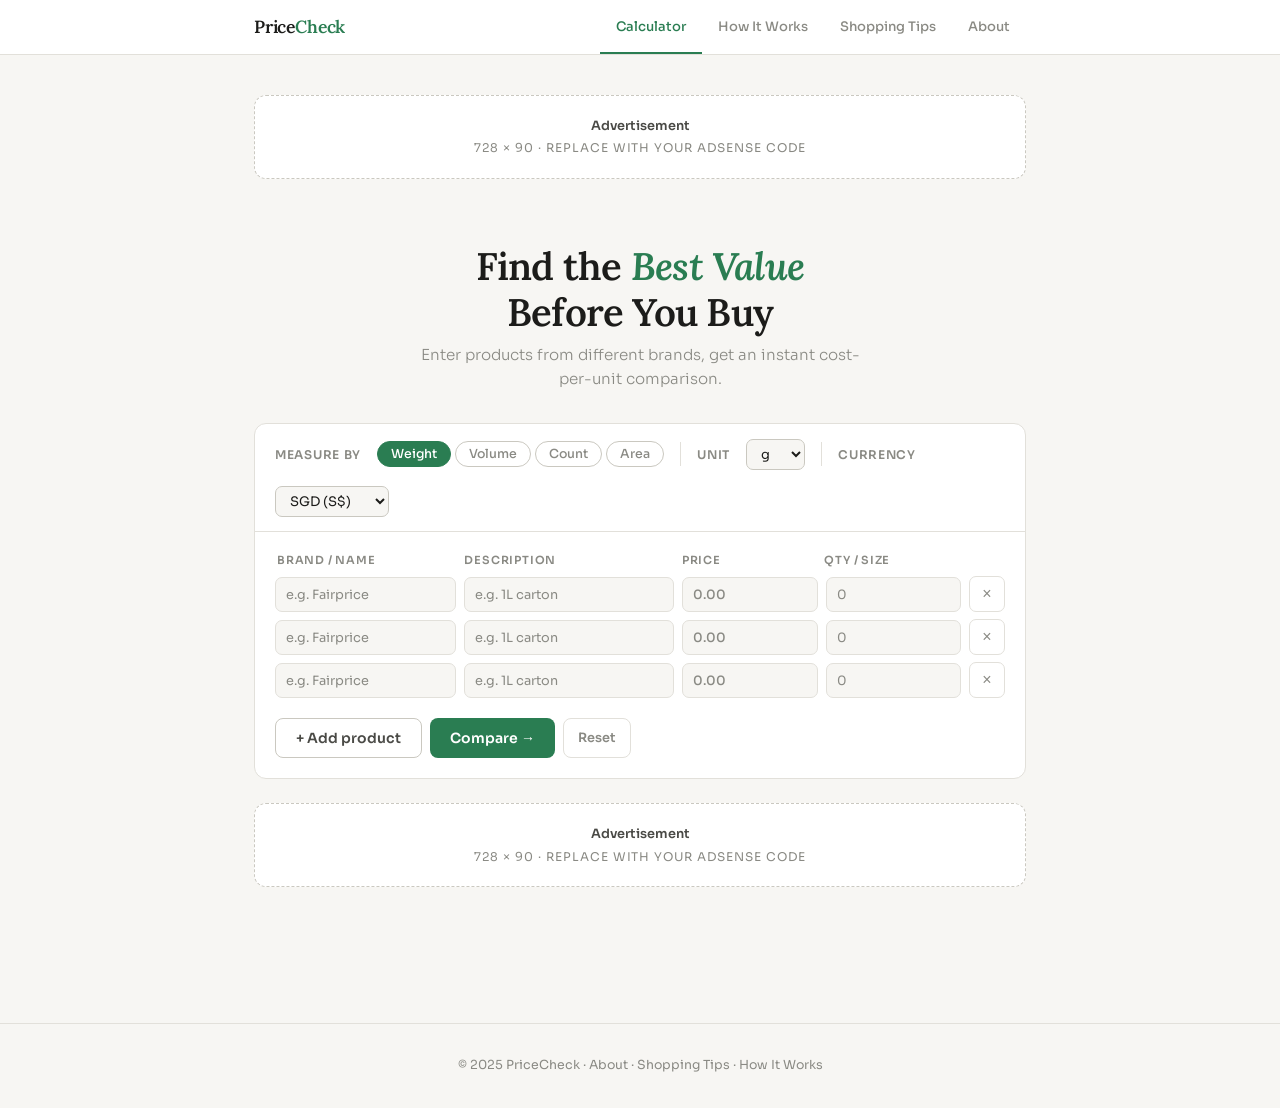
==== index.html @ 89117734 "Add files via upload" ====
<!DOCTYPE html>
<html lang="en">
<head>
<meta charset="UTF-8">
<meta name="viewport" content="width=device-width, initial-scale=1.0">
<title>Price Per Unit Calculator — PriceCheck</title>
<meta name="description" content="Compare price per unit across different brands and pack sizes. Find the best value instantly — free tool.">
<link rel="stylesheet" href="style.css">
<style>
/* ── HERO (calculator page only) ── */
.hero {
  text-align: center;
  padding: 2.5rem 0 2rem;
}
.hero h1 {
  font-family: 'Lora', serif;
  font-size: clamp(1.7rem, 4vw, 2.4rem);
  font-weight: 600;
  letter-spacing: -0.02em;
  color: var(--ink);
  margin-bottom: 0.5rem;
  line-height: 1.2;
}
.hero h1 em { font-style: italic; color: var(--green); }
.hero p { color: var(--ink-3); font-size: 0.95rem; max-width: 440px; margin: 0 auto; font-weight: 300; }

/* ── CALCULATOR ── */
.calc-card {
  background: var(--surface);
  border: 1px solid var(--border);
  border-radius: var(--r);
  overflow: hidden;
}

.calc-toolbar {
  display: flex;
  align-items: center;
  gap: 1rem;
  padding: 0.9rem 1.25rem;
  border-bottom: 1px solid var(--border);
  flex-wrap: wrap;
}
.toolbar-label { font-size: 0.75rem; font-weight: 600; color: var(--ink-3); letter-spacing: 0.06em; text-transform: uppercase; white-space: nowrap; }

.pill-group { display: flex; gap: 4px; }
.pill {
  background: none;
  border: 1px solid var(--border-2);
  border-radius: 20px;
  padding: 4px 13px;
  font-family: 'Sora', sans-serif;
  font-size: 0.78rem;
  font-weight: 500;
  color: var(--ink-3);
  cursor: pointer;
  transition: all 0.15s;
}
.pill:hover { border-color: var(--green); color: var(--green); }
.pill.active { background: var(--green); border-color: var(--green); color: white; }

.toolbar-sep { width: 1px; height: 24px; background: var(--border); flex-shrink: 0; }

.select-inline {
  border: 1px solid var(--border-2);
  border-radius: 7px;
  padding: 5px 10px;
  font-family: 'Sora', sans-serif;
  font-size: 0.82rem;
  color: var(--ink);
  background: var(--bg);
  outline: none;
  cursor: pointer;
}
.select-inline:focus { border-color: var(--green); }

.calc-body { padding: 1.25rem; }

/* Entries header */
.entries-head {
  display: grid;
  grid-template-columns: 1.2fr 1.4fr 0.9fr 0.9fr 36px;
  gap: 8px;
  padding: 0 2px;
  margin-bottom: 6px;
}
.entries-head span {
  font-size: 0.7rem;
  font-weight: 600;
  letter-spacing: 0.07em;
  text-transform: uppercase;
  color: var(--ink-3);
}

/* Product rows */
.entries-list { display: flex; flex-direction: column; gap: 7px; margin-bottom: 1rem; }
.entry-row {
  display: grid;
  grid-template-columns: 1.2fr 1.4fr 0.9fr 0.9fr 36px;
  gap: 8px;
  align-items: center;
}
.e-input {
  border: 1px solid var(--border);
  border-radius: 7px;
  padding: 8px 10px;
  font-family: 'Sora', sans-serif;
  font-size: 0.85rem;
  color: var(--ink);
  background: var(--bg);
  outline: none;
  width: 100%;
  transition: border-color 0.15s, background 0.15s;
}
.e-input:focus { border-color: var(--green); background: white; }
.e-input::placeholder { color: var(--ink-3); font-size: 0.8rem; }
.e-input.price-col { font-weight: 500; }

.rm-btn {
  background: none;
  border: 1px solid var(--border);
  border-radius: 7px;
  width: 36px;
  height: 36px;
  display: flex;
  align-items: center;
  justify-content: center;
  cursor: pointer;
  color: var(--ink-3);
  font-size: 1rem;
  line-height: 1;
  transition: all 0.15s;
  flex-shrink: 0;
}
.rm-btn:hover { background: var(--red-light); border-color: var(--red); color: var(--red); }

.action-row { display: flex; gap: 8px; flex-wrap: wrap; padding-top: 0.25rem; }

/* ── RESULTS ── */
.results-wrap { display: none; border-top: 1px solid var(--border); margin-top: 1.25rem; padding-top: 1.25rem; }
.results-wrap.show { display: block; }

.results-meta {
  display: flex;
  align-items: center;
  justify-content: space-between;
  margin-bottom: 0.75rem;
  flex-wrap: wrap;
  gap: 0.5rem;
}
.results-title { font-weight: 600; font-size: 0.9rem; }

.results-table { width: 100%; border-collapse: collapse; font-size: 0.85rem; }
.results-table thead tr { border-bottom: 2px solid var(--ink); }
.results-table thead th {
  padding: 8px 10px;
  text-align: left;
  font-size: 0.72rem;
  font-weight: 600;
  letter-spacing: 0.06em;
  text-transform: uppercase;
  color: var(--ink-2);
  white-space: nowrap;
}
.results-table thead th:last-child { text-align: right; }
.results-table tbody tr { border-bottom: 1px solid var(--border); transition: background 0.12s; }
.results-table tbody tr:hover { background: var(--bg); }
.results-table tbody td { padding: 10px 10px; vertical-align: middle; }
.results-table tbody td:last-child { text-align: right; }

.medal { display: inline-flex; align-items: center; justify-content: center; width: 22px; height: 22px; border-radius: 50%; font-size: 0.7rem; font-weight: 700; }
.m1 { background: #ffd700; color: #6b4f00; }
.m2 { background: #c0c0c0; color: #3a3a3a; }
.m3 { background: #cd7f32; color: #2a0e00; }
.mn { background: var(--bg); color: var(--ink-3); border: 1px solid var(--border); }

.brand-cell strong { display: block; font-weight: 600; }
.brand-cell small { font-size: 0.75rem; color: var(--ink-3); }

.tag {
  display: inline-block;
  font-size: 0.68rem;
  font-weight: 600;
  padding: 2px 7px;
  border-radius: 4px;
  margin-top: 3px;
}
.tag-best { background: var(--green-light); color: var(--green-dark); }
.tag-worst { background: var(--red-light); color: var(--red); }

.ppu-val { font-weight: 700; font-size: 0.95rem; }
.vs-val { font-size: 0.78rem; color: var(--ink-3); }

.bar-track { width: 72px; height: 5px; background: var(--border); border-radius: 3px; overflow: hidden; display: inline-block; }
.bar-fill { height: 100%; border-radius: 3px; }
.bar-green { background: var(--green); }
.bar-red { background: var(--red); }

.best-tr { background: var(--green-light) !important; }
.worst-tr { background: var(--red-light) !important; }

.verdict {
  margin-top: 1rem;
  background: var(--green-light);
  border-left: 3px solid var(--green);
  border-radius: 0 8px 8px 0;
  padding: 0.875rem 1rem;
  font-size: 0.875rem;
  line-height: 1.6;
  color: var(--ink-2);
}
.verdict strong { color: var(--green-dark); }

@media (max-width: 560px) {
  .entries-head, .entry-row {
    grid-template-columns: 1fr 1fr 36px;
  }
  .entries-head span:nth-child(2),
  .entry-row .e-col:nth-child(2) { display: none; }
  .calc-toolbar { gap: 0.6rem; }
}
</style>
</head>
<body>

<nav>
  <div class="nav-inner">
    <a href="index.html" class="nav-logo">Price<span>Check</span></a>
    <ul class="nav-links">
      <li><a href="index.html" class="active">Calculator</a></li>
      <li><a href="how-it-works.html">How It Works</a></li>
      <li><a href="tips.html">Shopping Tips</a></li>
      <li><a href="about.html">About</a></li>
    </ul>
  </div>
</nav>

<div class="page">

  <!-- Top Ad -->
  <div class="ad-slot"><b>Advertisement</b>728 × 90 · Replace with your AdSense code</div>

  <!-- Hero -->
  <div class="hero">
    <h1>Find the <em>Best Value</em><br>Before You Buy</h1>
    <p>Enter products from different brands, get an instant cost-per-unit comparison.</p>
  </div>

  <!-- Calculator Card -->
  <div class="calc-card">

    <!-- Toolbar -->
    <div class="calc-toolbar">
      <span class="toolbar-label">Measure by</span>
      <div class="pill-group" id="pill-group">
        <button class="pill active" onclick="setMode('weight', this)">Weight</button>
        <button class="pill" onclick="setMode('volume', this)">Volume</button>
        <button class="pill" onclick="setMode('count', this)">Count</button>
        <button class="pill" onclick="setMode('area', this)">Area</button>
      </div>
      <div class="toolbar-sep"></div>
      <span class="toolbar-label">Unit</span>
      <select class="select-inline" id="unit-sel"></select>
      <div class="toolbar-sep"></div>
      <span class="toolbar-label">Currency</span>
      <select class="select-inline" id="currency-sel">
        <option value="S$">SGD (S$)</option>
        <option value="$">USD ($)</option>
        <option value="RM">MYR (RM)</option>
        <option value="A$">AUD (A$)</option>
        <option value="£">GBP (£)</option>
        <option value="€">EUR (€)</option>
        <option value="¥">JPY (¥)</option>
        <option value="HK$">HKD (HK$)</option>
      </select>
    </div>

    <!-- Body -->
    <div class="calc-body">
      <div class="entries-head">
        <span>Brand / Name</span>
        <span>Description</span>
        <span>Price</span>
        <span>Qty / Size</span>
        <span></span>
      </div>
      <div class="entries-list" id="entries-list"></div>
      <div class="action-row">
        <button class="btn btn-ghost" onclick="addRow()">+ Add product</button>
        <button class="btn btn-primary" onclick="calculate()">Compare →</button>
        <button class="btn btn-danger" onclick="resetAll()">Reset</button>
      </div>

      <!-- Results -->
      <div class="results-wrap" id="results-wrap">
        <div class="results-meta">
          <span class="results-title">Comparison Results</span>
          <select class="select-inline" id="sort-sel" onchange="renderResults()">
            <option value="asc">Cheapest first</option>
            <option value="desc">Priciest first</option>
            <option value="alpha">Name A–Z</option>
          </select>
        </div>
        <div style="overflow-x:auto;">
          <table class="results-table">
            <thead>
              <tr>
                <th style="width:32px;"></th>
                <th>Product</th>
                <th>Pack size</th>
                <th>Total price</th>
                <th>Price / unit</th>
                <th>Value</th>
                <th>vs Best</th>
              </tr>
            </thead>
            <tbody id="results-tbody"></tbody>
          </table>
        </div>
        <div class="verdict" id="verdict-box"></div>
      </div>

    </div>
  </div>

  <!-- Bottom Ad -->
  <div class="ad-slot" style="margin-top:1.5rem;"><b>Advertisement</b>728 × 90 · Replace with your AdSense code</div>

</div>

<footer>
  <p>© 2025 PriceCheck · <a href="about.html">About</a> · <a href="tips.html">Shopping Tips</a> · <a href="how-it-works.html">How It Works</a></p>
</footer>

<script>
const UNITS = {
  weight: ['g','kg','oz','lb'],
  volume: ['ml','L','fl oz'],
  count: ['pcs','tablets','sheets','sachets','pods','rolls','bags'],
  area: ['cm²','m²','sq ft'],
};

let mode = 'weight';
let rowId = 0;
let data = [];

function setMode(m, btn) {
  mode = m;
  document.querySelectorAll('.pill').forEach(p => p.classList.remove('active'));
  btn.classList.add('active');
  const sel = document.getElementById('unit-sel');
  sel.innerHTML = UNITS[m].map(u => `<option>${u}</option>`).join('');
}

function initUnitSel() {
  const sel = document.getElementById('unit-sel');
  sel.innerHTML = UNITS[mode].map(u => `<option>${u}</option>`).join('');
}

function addRow() {
  const id = rowId++;
  const list = document.getElementById('entries-list');
  const div = document.createElement('div');
  div.className = 'entry-row';
  div.id = `row-${id}`;
  div.innerHTML = `
    <div class="e-col"><input class="e-input" type="text" placeholder="e.g. Fairprice" id="brand-${id}"></div>
    <div class="e-col"><input class="e-input" type="text" placeholder="e.g. 1L carton" id="desc-${id}"></div>
    <div class="e-col"><input class="e-input price-col" type="number" min="0" step="0.01" placeholder="0.00" id="price-${id}"></div>
    <div class="e-col"><input class="e-input" type="number" min="0" step="0.01" placeholder="0" id="qty-${id}"></div>
    <button class="rm-btn" onclick="removeRow(${id})">×</button>
  `;
  list.appendChild(div);
}

function removeRow(id) {
  document.getElementById(`row-${id}`)?.remove();
}

function resetAll() {
  document.getElementById('entries-list').innerHTML = '';
  document.getElementById('results-wrap').classList.remove('show');
  rowId = 0;
  data = [];
  addRow(); addRow(); addRow();
}

function getUnit() { return document.getElementById('unit-sel').value; }
function getSym()  { return document.getElementById('currency-sel').value; }

function calculate() {
  data = [];
  document.querySelectorAll('.entry-row').forEach(row => {
    const id = row.id.replace('row-','');
    const brand = document.getElementById(`brand-${id}`)?.value.trim() || 'Unknown';
    const desc  = document.getElementById(`desc-${id}`)?.value.trim() || '';
    const price = parseFloat(document.getElementById(`price-${id}`)?.value);
    const qty   = parseFloat(document.getElementById(`qty-${id}`)?.value);
    if (!isNaN(price) && !isNaN(qty) && price > 0 && qty > 0) {
      data.push({ brand, desc, price, qty, ppu: price / qty });
    }
  });
  if (data.length < 2) { alert('Please enter at least 2 valid products.'); return; }
  document.getElementById('results-wrap').classList.add('show');
  renderResults();
  document.getElementById('results-wrap').scrollIntoView({ behavior: 'smooth', block: 'nearest' });
}

function renderResults() {
  const sort = document.getElementById('sort-sel').value;
  let rows = [...data];
  if (sort === 'asc')   rows.sort((a,b) => a.ppu - b.ppu);
  else if (sort==='desc') rows.sort((a,b) => b.ppu - a.ppu);
  else rows.sort((a,b) => a.brand.localeCompare(b.brand));

  const best  = Math.min(...rows.map(r => r.ppu));
  const worst = Math.max(...rows.map(r => r.ppu));
  const unit  = getUnit();
  const sym   = getSym();
  const isCheapFirst = sort === 'asc';

  const tbody = document.getElementById('results-tbody');
  tbody.innerHTML = '';

  rows.forEach((r, i) => {
    const isB = r.ppu === best;
    const isW = r.ppu === worst && rows.length > 1;
    const barW = isB ? 100 : Math.round((best / r.ppu) * 100);
    const vsB  = isB ? '—' : `+${((r.ppu - best) / best * 100).toFixed(1)}%`;
    const medalClass = isCheapFirst ? (i===0?'m1':i===1?'m2':i===2?'m3':'mn') : 'mn';
    const trClass = isB ? 'best-tr' : isW ? 'worst-tr' : '';
    const tag = isB ? '<span class="tag tag-best">✓ Best value</span>' : isW ? '<span class="tag tag-worst">↑ Priciest</span>' : '';

    const tr = document.createElement('tr');
    tr.className = trClass;
    tr.innerHTML = `
      <td><span class="medal ${medalClass}">${i+1}</span></td>
      <td class="brand-cell"><strong>${esc(r.brand)}</strong><small>${esc(r.desc)}</small>${tag}</td>
      <td>${r.qty.toLocaleString()} ${unit}</td>
      <td>${sym}${r.price.toFixed(2)}</td>
      <td class="ppu-val">${sym}${r.ppu.toFixed(4)}<span style="font-size:0.72rem;font-weight:400;color:var(--ink-3)"> /${unit}</span></td>
      <td><span class="bar-track"><span class="bar-fill ${isW&&!isB?'bar-red':'bar-green'}" style="width:${barW}%"></span></span></td>
      <td class="vs-val">${vsB}</td>
    `;
    tbody.appendChild(tr);
  });

  const sortedAsc = [...data].sort((a,b) => a.ppu - b.ppu);
  const b = sortedAsc[0], w = sortedAsc[sortedAsc.length-1];
  const saving = ((1 - b.ppu/w.ppu)*100).toFixed(1);
  document.getElementById('verdict-box').innerHTML =
    `<strong>${esc(b.brand)}</strong> is the best value at <strong>${sym}${b.ppu.toFixed(4)} per ${unit}</strong>.` +
    (data.length > 1 ? ` Choosing it over <strong>${esc(w.brand)}</strong> saves you <strong>${saving}%</strong> per ${unit}.` : '');
}

function esc(s) {
  return String(s).replace(/&/g,'&amp;').replace(/</g,'&lt;').replace(/>/g,'&gt;');
}

// Init
initUnitSel();
addRow(); addRow(); addRow();
</script>
</body>
</html>
---- style.css ----
@import url('https://fonts.googleapis.com/css2?family=Sora:wght@300;400;500;600;700&family=Lora:ital,wght@0,400;0,600;1,400&display=swap');

*, *::before, *::after { box-sizing: border-box; margin: 0; padding: 0; }

:root {
  --bg: #f7f6f3;
  --surface: #ffffff;
  --ink: #1c1c1a;
  --ink-2: #4a4a46;
  --ink-3: #8a8a84;
  --border: #e2e0da;
  --border-2: #cac8c0;
  --green: #2a7d52;
  --green-light: #eef7f2;
  --green-mid: #c2e0d0;
  --green-dark: #1a5236;
  --red: #c0392b;
  --red-light: #fdf0ed;
  --gold: #b8860b;
  --r: 12px;
}

body {
  font-family: 'Sora', sans-serif;
  background: var(--bg);
  color: var(--ink);
  min-height: 100vh;
  font-size: 15px;
  line-height: 1.6;
}

/* ── NAV ── */
nav {
  background: var(--surface);
  border-bottom: 1px solid var(--border);
  position: sticky;
  top: 0;
  z-index: 200;
}
.nav-inner {
  max-width: 820px;
  margin: 0 auto;
  padding: 0 1.5rem;
  display: flex;
  align-items: center;
  height: 54px;
  gap: 2rem;
}
.nav-logo {
  font-family: 'Lora', serif;
  font-weight: 600;
  font-size: 1.1rem;
  color: var(--ink);
  text-decoration: none;
  letter-spacing: -0.01em;
  white-space: nowrap;
}
.nav-logo span { color: var(--green); }
.nav-links {
  display: flex;
  gap: 0;
  list-style: none;
  margin-left: auto;
}
.nav-links a {
  display: block;
  padding: 0 1rem;
  height: 54px;
  line-height: 54px;
  font-size: 0.82rem;
  font-weight: 500;
  color: var(--ink-3);
  text-decoration: none;
  border-bottom: 2px solid transparent;
  transition: color 0.15s, border-color 0.15s;
  white-space: nowrap;
}
.nav-links a:hover { color: var(--ink); }
.nav-links a.active { color: var(--green); border-bottom-color: var(--green); }

/* ── PAGE WRAPPER ── */
.page {
  max-width: 820px;
  margin: 0 auto;
  padding: 2.5rem 1.5rem 4rem;
}

/* ── AD SLOTS ── */
.ad-slot {
  background: var(--surface);
  border: 1.5px dashed var(--border-2);
  border-radius: var(--r);
  padding: 1.25rem;
  text-align: center;
  color: var(--ink-3);
  font-size: 0.75rem;
  letter-spacing: 0.08em;
  text-transform: uppercase;
  margin-bottom: 1.5rem;
}
.ad-slot b { display: block; font-size: 0.8rem; color: var(--ink-2); margin-bottom: 2px; letter-spacing: 0; text-transform: none; font-weight: 600; }

/* ── BUTTONS ── */
.btn {
  display: inline-flex;
  align-items: center;
  gap: 6px;
  border: none;
  border-radius: 8px;
  padding: 10px 20px;
  font-family: 'Sora', sans-serif;
  font-size: 0.875rem;
  font-weight: 600;
  cursor: pointer;
  transition: all 0.18s;
  text-decoration: none;
}
.btn-primary { background: var(--green); color: white; }
.btn-primary:hover { background: var(--green-dark); transform: translateY(-1px); box-shadow: 0 4px 14px rgba(42,125,82,0.28); }
.btn-ghost { background: none; color: var(--ink-2); border: 1.5px solid var(--border-2); }
.btn-ghost:hover { background: var(--bg); border-color: var(--ink-3); }
.btn-danger { background: none; color: var(--ink-3); border: 1.5px solid var(--border); font-size: 0.8rem; padding: 7px 14px; }
.btn-danger:hover { background: var(--red-light); border-color: var(--red); color: var(--red); }

/* ── FOOTER ── */
footer {
  text-align: center;
  padding: 2rem;
  font-size: 0.78rem;
  color: var(--ink-3);
  border-top: 1px solid var(--border);
  margin-top: 3rem;
}
footer a { color: var(--ink-3); text-decoration: none; }
footer a:hover { color: var(--green); }

@media (max-width: 600px) {
  .nav-links a { padding: 0 0.6rem; font-size: 0.78rem; }
  .nav-logo { font-size: 1rem; }
  .page { padding: 1.5rem 1rem 3rem; }
}
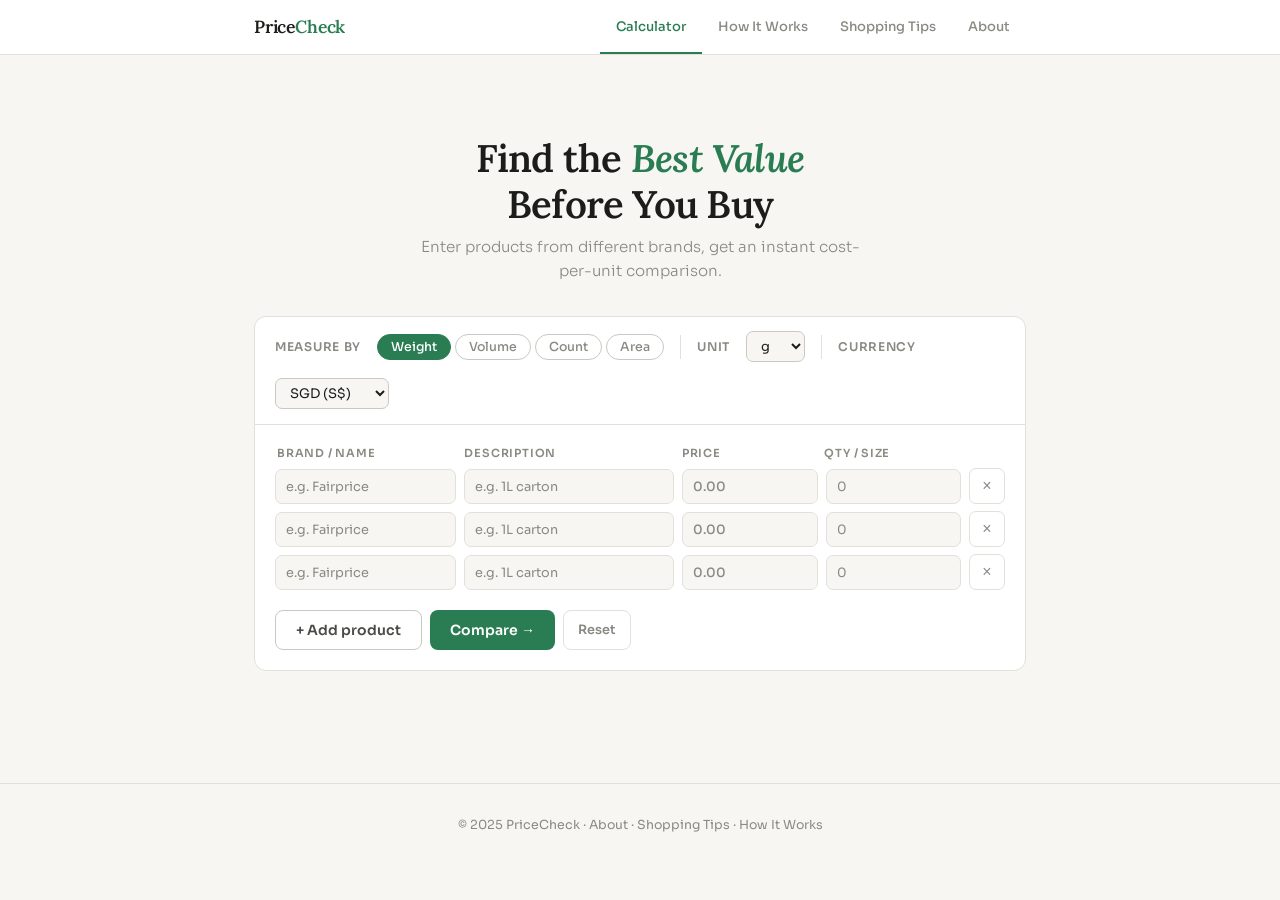
==== commit 0febffce: "Update index.html" ====
--- a/index.html
+++ b/index.html
@@ -237,7 +237,8 @@
 <div class="page">
 
   <!-- Top Ad -->
-  <div class="ad-slot"><b>Advertisement</b>728 × 90 · Replace with your AdSense code</div>
+  <script async src="https://pagead2.googlesyndication.com/pagead/js/adsbygoogle.js?client=ca-pub-7348450203957996"
+     crossorigin="anonymous"></script>
 
   <!-- Hero -->
   <div class="hero">
@@ -323,7 +324,8 @@
   </div>
 
   <!-- Bottom Ad -->
-  <div class="ad-slot" style="margin-top:1.5rem;"><b>Advertisement</b>728 × 90 · Replace with your AdSense code</div>
+  <script async src="https://pagead2.googlesyndication.com/pagead/js/adsbygoogle.js?client=ca-pub-7348450203957996"
+     crossorigin="anonymous"></script>
 
 </div>
 
